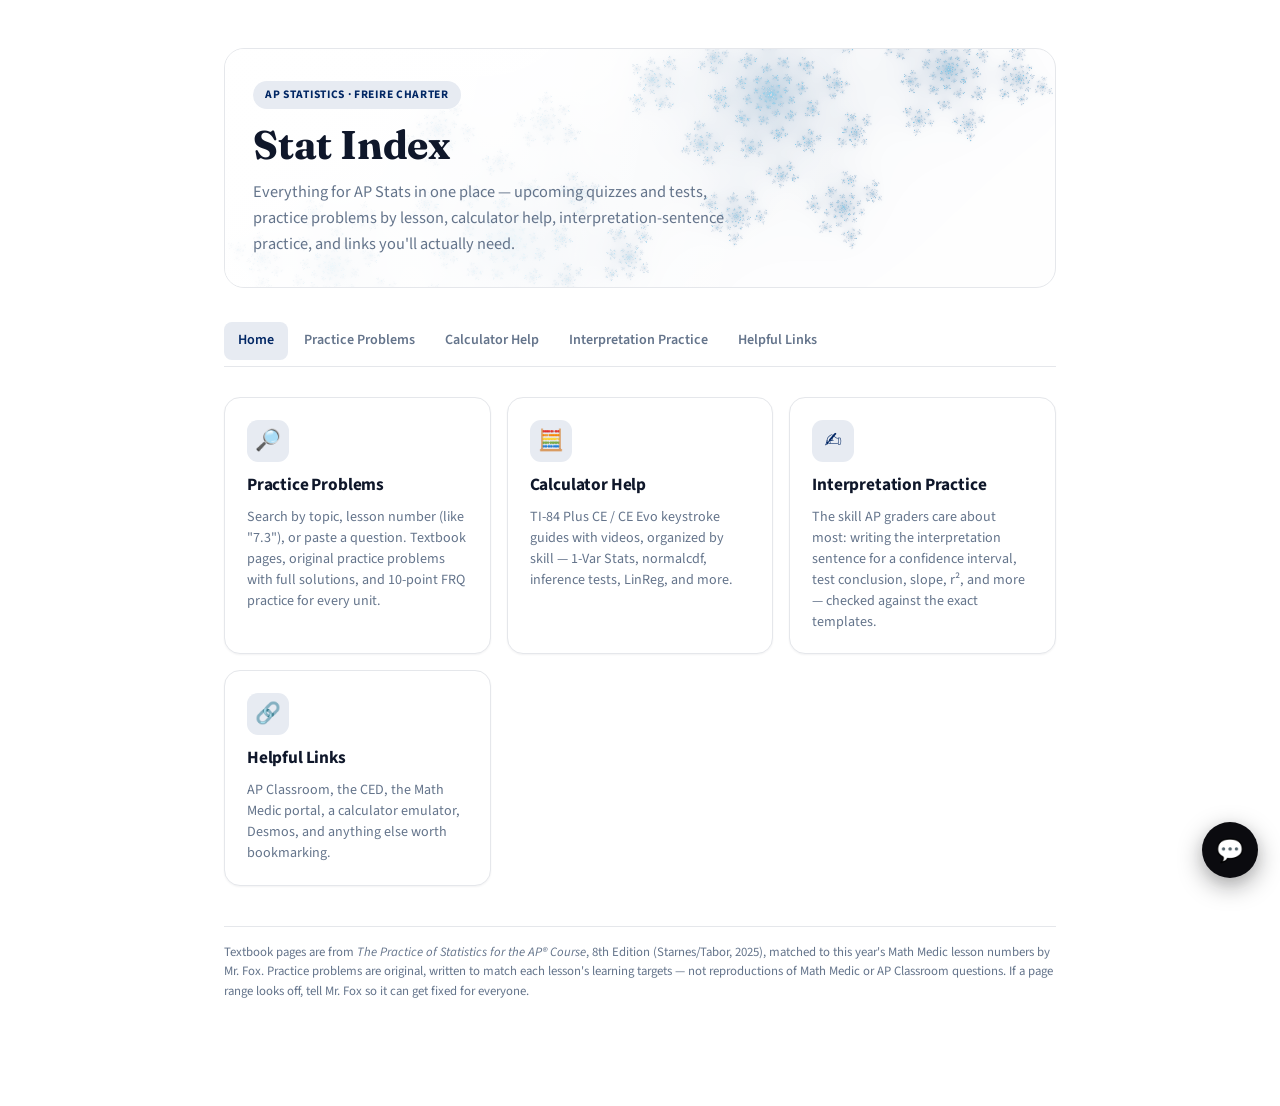
==== index.html @ 46e2b370 "Add files via upload" ====
<!doctype html>
<html>
<head>
<meta charset="utf-8">
<meta name="viewport" content="width=device-width,initial-scale=1">
<title>Stat Index</title>
<link rel="preconnect" href="https://fonts.googleapis.com">
<link rel="preconnect" href="https://fonts.gstatic.com" crossorigin>
<link rel="stylesheet" href="https://fonts.googleapis.com/css2?family=Fraunces:wght@500;600;700&family=Source+Sans+3:wght@400;500;600;700&family=IBM+Plex+Mono:wght@500;600&display=swap">
<link rel="stylesheet" href="styles.css">
</head>
<body>
<div class="wrap">
  <header class="top" data-anim="julia">
    <canvas class="bg-anim" aria-hidden="true"></canvas>
    <div class="scrim" aria-hidden="true"></div>
    <span class="eyebrow">AP Statistics · Freire Charter</span>
    <h1>Stat Index</h1>
    <p>Everything for AP Stats in one place — upcoming quizzes and tests, practice problems by lesson, calculator help, interpretation-sentence practice, and links you'll actually need.</p>
  </header>

  <nav class="sitenav">
    <a href="index.html" data-nav>Home</a>
    <a href="practice.html" data-nav>Practice Problems</a>
    <a href="calculator.html" data-nav>Calculator Help</a>
    <a href="interpretation.html" data-nav>Interpretation Practice</a>
    <a href="links.html" data-nav>Helpful Links</a>
  </nav>

  <div id="comingUp" class="coming-up" hidden>
    <h2 class="cu-title">📅 Coming up</h2>
    <p class="cu-stale" id="cuStale"></p>
    <div id="cuList"></div>
  </div>

  <div class="nav-cards">
    <a class="nav-card" href="practice.html">
      <span class="nc-icon">🔎</span>
      <span class="nc-title">Practice Problems</span>
      <span class="nc-desc">Search by topic, lesson number (like "7.3"), or paste a question. Textbook pages, original practice problems with full solutions, and 10-point FRQ practice for every unit.</span>
    </a>
    <a class="nav-card" href="calculator.html">
      <span class="nc-icon">🧮</span>
      <span class="nc-title">Calculator Help</span>
      <span class="nc-desc">TI-84 Plus CE / CE Evo keystroke guides with videos, organized by skill — 1-Var Stats, normalcdf, inference tests, LinReg, and more.</span>
    </a>
    <a class="nav-card" href="interpretation.html">
      <span class="nc-icon">✍️</span>
      <span class="nc-title">Interpretation Practice</span>
      <span class="nc-desc">The skill AP graders care about most: writing the interpretation sentence for a confidence interval, test conclusion, slope, r², and more — checked against the exact templates.</span>
    </a>
    <a class="nav-card" href="links.html">
      <span class="nc-icon">🔗</span>
      <span class="nc-title">Helpful Links</span>
      <span class="nc-desc">AP Classroom, the CED, the Math Medic portal, a calculator emulator, Desmos, and anything else worth bookmarking.</span>
    </a>
  </div>

  <footer class="note">
    Textbook pages are from <em>The Practice of Statistics for the AP® Course</em>, 8th Edition (Starnes/Tabor, 2025), matched to this year's Math Medic lesson numbers by Mr. Fox. Practice problems are original, written to match each lesson's learning targets — not reproductions of Math Medic or AP Classroom questions. If a page range looks off, tell Mr. Fox so it can get fixed for everyone.
  </footer>
</div>

<script src="data.js"></script>
<script src="app.js"></script>
</body>
</html>
---- styles.css ----
:root{
    --ink:#0f172a;
    --ink-soft:#64748b;
    --paper:#ffffff;
    --bg-subtle:#f8fafc;
    --surface:#ffffff;
    --line:#e5e7eb;
    /* Villanova Navy (Pantone 281) — main accent */
    --accent:#002664;
    --accent-deep:#002664;
    --accent-tint:#e7ebf2;
    /* Villanova Light Blue (Pantone 298) — second accent, used mainly in the hero animations */
    --accent2:#41b6e6;
    --accent2-tint:#e7f6fc;
    /* near-black — "Ask Mr. Fox" widget chrome only */
    --widget:#0b0b0f;
    --widget-ink:#ffffff;
    --success:#059669;
    --success-tint:#ecfdf5;
    --warning:#d97706;
    --warning-tint:#fffbeb;
    --focus:#002664;
    --shadow-sm:0 1px 2px rgba(15,23,42,.05);
    --shadow-md:0 4px 16px rgba(15,23,42,.07);
    --shadow-lg:0 16px 40px rgba(15,23,42,.12);
  }
  @media (prefers-color-scheme: dark){
    :root:not([data-theme="light"]){
      --ink:#f1f5f9;
      --ink-soft:#94a3b8;
      --paper:#0a0c10;
      --bg-subtle:#12151b;
      --surface:#14171f;
      --line:#262b36;
      --accent:#5b8fd6;
      --accent-deep:#8fb8e8;
      --accent-tint:#152036;
      --accent2:#41b6e6;
      --accent2-tint:#12222b;
      --widget:#1a1a22;
      --widget-ink:#ffffff;
      --success:#34d399;
      --success-tint:#0d2a1f;
      --warning:#fbbf24;
      --warning-tint:#332305;
      --focus:#5b8fd6;
      --shadow-sm:0 1px 2px rgba(0,0,0,.3);
      --shadow-md:0 4px 16px rgba(0,0,0,.4);
      --shadow-lg:0 16px 40px rgba(0,0,0,.5);
    }
  }
  :root[data-theme="dark"]{
    --ink:#f1f5f9;
    --ink-soft:#94a3b8;
    --paper:#0a0c10;
    --bg-subtle:#12151b;
    --surface:#14171f;
    --line:#262b36;
    --accent:#5b8fd6;
    --accent-deep:#8fb8e8;
    --accent-tint:#152036;
    --accent2:#41b6e6;
    --accent2-tint:#12222b;
    --widget:#1a1a22;
    --widget-ink:#ffffff;
    --success:#34d399;
    --success-tint:#0d2a1f;
    --warning:#fbbf24;
    --warning-tint:#332305;
    --focus:#5b8fd6;
    --shadow-sm:0 1px 2px rgba(0,0,0,.3);
    --shadow-md:0 4px 16px rgba(0,0,0,.4);
    --shadow-lg:0 16px 40px rgba(0,0,0,.5);
  }

  *{box-sizing:border-box;}
  body{
    background:var(--paper);
    color:var(--ink);
    font-family:"Source Sans 3", ui-sans-serif, system-ui, -apple-system, "Segoe UI", sans-serif;
    line-height:1.55;
    -webkit-font-smoothing:antialiased;
  }
  h1,h2,h3,.display{
    font-family:"Fraunces", Georgia, "Times New Roman", serif;
    font-weight:700;
    letter-spacing:-.005em;
    text-wrap:balance;
    color:var(--ink);
  }
  .mono, .lesson-num, .pages, .ced-chip{
    font-family:"IBM Plex Mono", ui-monospace, "SFMono-Regular", Menlo, monospace;
    font-variant-numeric:tabular-nums;
  }
  a{color:var(--accent-deep);}
  :focus-visible{outline:2px solid var(--focus); outline-offset:2px; border-radius:4px;}

  .wrap{max-width:880px; margin:0 auto; padding:40px 24px 96px;}

  header.top{
    position:relative; overflow:hidden;
    display:flex; flex-direction:column; gap:10px; margin-bottom:28px;
    padding:32px 28px 30px;
    border:1px solid var(--line); border-radius:20px;
    background:var(--paper);
  }
  header.top canvas.bg-anim{
    position:absolute; inset:0; width:100%; height:100%; z-index:0; pointer-events:none;
  }
  header.top .symbol-layer{
    position:absolute; inset:0; z-index:0; pointer-events:none; overflow:hidden;
  }
  header.top .scrim{
    position:absolute; inset:0; z-index:1; pointer-events:none;
    background:linear-gradient(100deg,
      color-mix(in srgb, var(--paper) 88%, transparent) 0%,
      color-mix(in srgb, var(--paper) 82%, transparent) 38%,
      color-mix(in srgb, var(--paper) 15%, transparent) 62%,
      color-mix(in srgb, var(--paper) 0%, transparent) 78%);
  }
  header.top .eyebrow, header.top h1, header.top p{position:relative; z-index:2;}
  header.top .symbol-layer .float-sym{
    position:absolute; font-family:"Fraunces",Georgia,serif; font-weight:600; line-height:1;
    will-change:transform, opacity;
  }
  header.top .eyebrow{
    display:inline-flex; align-self:flex-start;
    font-size:.72rem; letter-spacing:.06em; text-transform:uppercase;
    color:var(--accent-deep); font-weight:700;
    background:var(--accent-tint); border-radius:999px; padding:5px 12px;
  }
  header.top h1{font-size:2.5rem; line-height:1.1; margin:4px 0 2px;}
  header.top p{margin:0; color:var(--ink-soft); font-size:1.02rem; max-width:62ch; line-height:1.6;}
  @media (max-width:560px){
    header.top{padding:26px 20px 24px;}
    header.top h1{font-size:2rem;}
  }

  .searchbar{
    position:sticky; top:0; z-index:5;
    background:color-mix(in srgb, var(--paper) 88%, transparent);
    backdrop-filter:blur(10px); -webkit-backdrop-filter:blur(10px);
    padding:16px 0 14px;
    border-bottom:1px solid var(--line);
    margin-bottom:22px;
  }
  .searchbar .field{
    display:flex; align-items:center; gap:10px;
    background:var(--surface);
    border:1.5px solid var(--line);
    border-radius:12px;
    padding:13px 16px;
    box-shadow:var(--shadow-sm);
    transition:border-color .15s ease, box-shadow .15s ease;
  }
  .searchbar .field:focus-within{border-color:var(--accent); box-shadow:0 0 0 4px var(--accent-tint);}
  .searchbar input{
    flex:1; border:none; background:transparent; color:var(--ink);
    font-size:1.05rem; font-family:inherit; outline:none;
  }
  .searchbar input::placeholder{color:var(--ink-soft); opacity:.75;}
  .searchbar svg{flex:none; color:var(--ink-soft);}
  .hint-row{
    display:flex; flex-wrap:wrap; gap:6px 10px; margin-top:10px; font-size:.83rem; color:var(--ink-soft);
    align-items:center;
  }
  .hint-row button{
    border:none; background:var(--bg-subtle); color:var(--accent-deep); font:inherit; cursor:pointer;
    padding:4px 10px; border-radius:999px; font-weight:600; transition:background .15s ease;
  }
  .hint-row button:hover{background:var(--accent-tint);}

  .results{display:flex; flex-direction:column; gap:12px;}
  .empty-state{
    padding:40px 18px; text-align:center; color:var(--ink-soft);
    background:var(--bg-subtle); border-radius:14px; border:1px solid var(--line);
  }

  .card{
    background:var(--surface); border:1px solid var(--line); border-radius:14px;
    overflow:hidden; box-shadow:var(--shadow-sm);
    transition:box-shadow .15s ease, border-color .15s ease;
  }
  .card:hover{box-shadow:var(--shadow-md); border-color:color-mix(in srgb, var(--accent) 35%, var(--line));}
  .card-head{
    width:100%; text-align:left; display:flex; align-items:center; gap:14px;
    padding:16px 18px; background:none; border:none; cursor:pointer; font:inherit; color:var(--ink);
  }
  .card-head:hover{background:var(--bg-subtle);}
  .lesson-num{
    flex:none; font-size:.9rem; font-weight:700; color:var(--accent-deep);
    background:var(--accent-tint); border-radius:8px; padding:5px 9px; min-width:2.6em; text-align:center;
  }
  .card-head .titles{flex:1; min-width:0;}
  .card-head .titles .unit-line{font-size:.72rem; color:var(--ink-soft); text-transform:uppercase; letter-spacing:.07em; font-weight:600;}
  .card-head .titles .lesson-title{font-size:1.08rem; font-weight:600; margin-top:2px; letter-spacing:-.01em;}
  .card-head .chev{flex:none; color:var(--ink-soft); transition:transform .15s ease;}
  .card.open .card-head .chev{transform:rotate(90deg);}
  .match-score{flex:none; font-size:.7rem; color:var(--ink-soft);}

  .card-body{padding:4px 20px 22px; border-top:1px solid var(--line);}
  .card-body section{margin-top:20px;}
  .card-body h3{font-size:.74rem; text-transform:uppercase; letter-spacing:.07em; font-weight:700; color:var(--ink-soft); margin:0 0 9px;}

  .ced-row{display:flex; flex-wrap:wrap; gap:6px;}
  .ced-chip{
    font-size:.74rem; background:var(--bg-subtle); color:var(--accent-deep); font-weight:600;
    border-radius:999px; padding:3px 10px; border:1px solid var(--line);
  }

  .targets{margin:0; padding-left:1.2em; display:flex; flex-direction:column; gap:6px;}
  .targets li{font-size:.95rem;}

  .reading-box{
    background:var(--bg-subtle); border:1px solid var(--line); border-radius:12px; padding:14px 16px;
    display:flex; flex-direction:column; gap:6px;
  }
  .reading-box .pages{font-size:1.05rem; font-weight:700; color:var(--accent-deep);}
  .reading-box .section-name{font-size:.85rem; color:var(--ink-soft);}
  .reading-box .note{font-size:.88rem; color:var(--ink-soft);}
  .reading-box.missing{background:var(--warning-tint);}
  .reading-box.missing .pages{color:var(--warning);}
  .mm-link{font-size:.88rem; margin-top:2px;}

  .problem{
    border:1px solid var(--line); border-radius:12px; margin-top:12px; padding:15px 16px;
    background:var(--surface);
  }
  .problem .p-label{font-size:.72rem; text-transform:uppercase; letter-spacing:.06em; font-weight:700; color:var(--ink-soft); margin-bottom:6px;}
  .problem .p-prompt{font-size:.96rem; white-space:pre-wrap;}
  .reveal-btn{
    margin-top:12px; border:1px solid var(--line); color:var(--ink); background:var(--surface);
    padding:7px 14px; border-radius:8px; font-size:.85rem; font-weight:600; cursor:pointer;
    transition:border-color .15s ease, background .15s ease;
  }
  .reveal-btn:hover{border-color:var(--accent); color:var(--accent-deep); background:var(--accent-tint);}
  .answer-box{
    margin-top:13px; padding-top:13px; border-top:1px dashed var(--line);
  }
  .answer-box .ans{font-weight:700; color:var(--success); margin-bottom:6px; font-size:.95rem;}
  .answer-box .sol{white-space:pre-wrap; font-size:.92rem; color:var(--ink-soft);}
  .self-check{display:flex; gap:8px; margin-top:12px; flex-wrap:wrap;}
  .self-check button{
    font-size:.82rem; font-weight:600; border-radius:999px; border:1px solid var(--line); background:var(--surface);
    padding:6px 13px; cursor:pointer; color:var(--ink-soft); transition:all .15s ease;
  }
  .self-check button:hover{border-color:var(--ink-soft);}
  .self-check button.got.active{background:var(--success-tint); border-color:var(--success); color:var(--success);}
  .self-check button.shaky.active{background:var(--warning-tint); border-color:var(--warning); color:var(--warning);}

  .browse-toggle{
    display:flex; justify-content:space-between; align-items:center; margin:32px 0 12px;
  }
  .browse-toggle h2{font-size:1.15rem;}
  .browse-toggle button{
    border:1px solid var(--line); background:var(--surface); color:var(--ink);
    border-radius:8px; padding:7px 13px; font-size:.85rem; font-weight:600; cursor:pointer;
    transition:border-color .15s ease;
  }
  .browse-toggle button:hover{border-color:var(--accent); color:var(--accent-deep);}
  .unit-group{margin-bottom:12px; border:1px solid var(--line); border-radius:12px; padding:2px 14px; background:var(--surface);}
  .unit-group summary{
    cursor:pointer; font-size:1.02rem; font-weight:700; letter-spacing:-.01em;
    padding:13px 2px; list-style:none; display:flex; align-items:center; gap:8px;
  }
  .unit-group summary::-webkit-details-marker{display:none;}
  .unit-group summary .u-chev{transition:transform .15s ease; color:var(--ink-soft); font-size:.85rem;}
  .unit-group[open] summary .u-chev{transform:rotate(90deg);}
  .unit-list{display:flex; flex-direction:column; gap:7px; padding:2px 0 14px 2px;}
  .unit-list button.mini{
    display:flex; gap:10px; align-items:center; text-align:left; width:100%;
    border:1px solid var(--line); background:var(--bg-subtle); border-radius:9px; padding:9px 12px;
    font:inherit; color:var(--ink); cursor:pointer; transition:border-color .15s ease, background .15s ease;
  }
  .unit-list button.mini:hover{background:var(--accent-tint); border-color:var(--accent);}
  .unit-list .lesson-num{font-size:.8rem; padding:3px 7px; min-width:2.2em;}
  .unit-frq-btn{
    display:flex; gap:10px; align-items:center; text-align:left; width:100%;
    border:1px dashed var(--accent); background:var(--accent-tint); border-radius:9px; padding:9px 12px;
    font:inherit; font-weight:700; color:var(--accent-deep); cursor:pointer; margin-top:3px;
  }
  .unit-frq-btn:hover{filter:brightness(0.97);}

  .frq-card{margin-bottom:8px;}
  .frq-header{padding-bottom:14px; margin-bottom:16px; border-bottom:1px solid var(--line);}
  .frq-title{font-weight:700; font-size:1.2rem; letter-spacing:-.01em;}
  .frq-sub{font-size:.85rem; color:var(--ink-soft); margin-top:3px;}
  .frq-points{
    display:inline-block; font-family:"IBM Plex Mono",monospace; font-size:.72rem; font-weight:700;
    background:var(--accent-tint); color:var(--accent-deep); border-radius:6px; padding:2px 7px; margin-top:8px;
  }
  .frq-rubric{white-space:pre-wrap; font-size:.9rem; color:var(--ink-soft); margin-bottom:12px; padding-bottom:12px; border-bottom:1px dashed var(--line);}
  .frq-sample-label{font-weight:700; font-size:.88rem; color:var(--ink); margin-bottom:4px;}

  .log-bar{
    margin-top:36px; padding:18px 20px; border:1px solid var(--line); border-radius:14px; background:var(--bg-subtle);
    display:flex; flex-wrap:wrap; gap:12px; align-items:center; justify-content:space-between;
  }
  .log-bar p{margin:0; font-size:.85rem; color:var(--ink-soft); max-width:46ch;}
  .log-bar button{
    border:1px solid var(--line); color:var(--ink); background:var(--surface);
    padding:9px 16px; border-radius:9px; font-size:.85rem; font-weight:700; cursor:pointer; white-space:nowrap;
    transition:border-color .15s ease, color .15s ease;
  }
  .log-bar button:hover{border-color:var(--accent); color:var(--accent-deep);}
  .toast{
    position:fixed; bottom:24px; left:50%; transform:translateX(-50%);
    background:var(--ink); color:var(--paper); padding:10px 18px; border-radius:999px;
    font-size:.85rem; font-weight:600; opacity:0; pointer-events:none; transition:opacity .25s ease;
    box-shadow:var(--shadow-lg);
  }
  .toast.show{opacity:1;}

  footer.note{margin-top:40px; font-size:.8rem; color:var(--ink-soft); border-top:1px solid var(--line); padding-top:16px;}

  .coming-up{
    margin:20px 0 26px; padding:18px 20px; border:1px solid var(--line); border-radius:16px;
    background:var(--surface); box-shadow:var(--shadow-sm);
    border-left:3px solid var(--accent);
  }
  .cu-title{font-size:1.05rem; margin:0 0 4px; font-weight:700; color:var(--ink);}
  .cu-stale{font-size:.74rem; color:var(--ink-soft); margin:0 0 12px;}
  .cu-item{padding:11px 0; border-top:1px solid var(--line);}
  .cu-item:first-of-type{border-top:none; padding-top:2px;}
  .cu-row{display:flex; flex-wrap:wrap; align-items:baseline; gap:8px 10px;}
  .cu-date{font-family:"IBM Plex Mono",monospace; font-size:.78rem; font-weight:700; color:var(--accent-deep); white-space:nowrap;}
  .cu-name{font-weight:700;}
  .cu-days{font-size:.75rem; color:var(--warning); font-weight:700; margin-left:auto;}
  .cu-review{font-size:.85rem; color:var(--ink-soft); margin-top:6px;}
  .cu-review button{
    border:1px solid var(--line); color:var(--accent-deep); background:var(--surface);
    padding:3px 10px; border-radius:999px; font-size:.78rem; font-weight:700; cursor:pointer; margin:3px 4px 0 0;
    transition:border-color .15s ease;
  }
  .cu-review button:hover{border-color:var(--accent); background:var(--accent-tint);}
  .cu-mixed{
    display:inline-flex; align-items:center; gap:6px; margin-top:10px;
    border:1px solid var(--accent); color:#fff; background:var(--accent);
    padding:7px 15px; border-radius:9px; font-size:.82rem; font-weight:700; cursor:pointer;
    transition:filter .15s ease;
  }
  .cu-mixed:hover{filter:brightness(1.08);}

  .mixed-review{margin-bottom:8px;}
  .mr-header{
    display:flex; flex-wrap:wrap; justify-content:space-between; align-items:flex-end; gap:10px 16px;
    padding-bottom:14px; margin-bottom:16px; border-bottom:1px solid var(--line);
  }
  .mr-title{font-weight:700; font-size:1.2rem; letter-spacing:-.01em;}
  .mr-sub{font-size:.85rem; color:var(--ink-soft); margin-top:3px;}
  .mr-shuffle{
    border:1px solid var(--line); color:var(--ink); background:var(--surface);
    padding:8px 15px; border-radius:9px; font-size:.85rem; font-weight:700; cursor:pointer; white-space:nowrap;
    transition:border-color .15s ease, color .15s ease;
  }
  .mr-shuffle:hover{border-color:var(--accent); color:var(--accent-deep);}
  .mr-list .problem{margin-top:0; margin-bottom:12px;}
  .mr-lesson-badge{
    display:inline-block; font-family:"IBM Plex Mono",monospace; font-size:.72rem; font-weight:700;
    background:var(--accent-tint); color:var(--accent-deep); border-radius:6px; padding:2px 6px; margin-right:6px;
  }

  .name-modal{
    position:fixed; inset:0; background:rgba(15,23,42,.5); display:flex; align-items:center; justify-content:center;
    padding:20px; z-index:50; backdrop-filter:blur(2px);
  }
  .name-modal[hidden]{display:none;}
  .name-modal-box{
    background:var(--surface); border:1px solid var(--line); border-radius:16px; padding:24px 24px 20px; max-width:380px; width:100%;
    box-shadow:var(--shadow-lg);
  }
  .nm-title{font-weight:700; font-size:1.08rem; margin-bottom:8px; letter-spacing:-.01em;}
  .nm-body{font-size:.88rem; color:var(--ink-soft); margin-bottom:16px; line-height:1.55;}
  .name-modal-box input{
    width:100%; border:1.5px solid var(--line); background:var(--bg-subtle); color:var(--ink);
    border-radius:9px; padding:10px 12px; font:inherit; margin-bottom:16px;
  }
  .name-modal-box input:focus{outline:none; border-color:var(--accent); box-shadow:0 0 0 4px var(--accent-tint);}
  .nm-actions{display:flex; justify-content:space-between; align-items:center; gap:10px;}
  .nm-skip{background:none; border:none; color:var(--ink-soft); font-size:.82rem; cursor:pointer; text-decoration:underline; padding:0;}
  .nm-save{
    background:var(--accent); color:#fff; border:none; border-radius:9px;
    padding:10px 18px; font-weight:700; font-size:.9rem; cursor:pointer; box-shadow:var(--shadow-sm);
    transition:filter .15s ease;
  }
  .nm-save:hover{filter:brightness(1.08);}

  .calc-intro{font-size:.95rem; color:var(--ink-soft); margin:-6px 0 18px; max-width:64ch; line-height:1.6;}
  .calc-card .lesson-num.calc-num{font-size:1.1rem; background:var(--warning-tint); color:var(--warning);}
  .calc-lesson-chip{cursor:pointer;}
  .calc-lesson-chip:hover{background:var(--surface); border-color:var(--accent);}
  .video-card{
    display:flex; gap:14px; align-items:center; background:var(--bg-subtle);
    border:1px solid var(--line); border-radius:12px; padding:13px 15px;
  }
  .video-thumb{
    flex:none; width:60px; height:60px; border-radius:10px; background:var(--accent);
    display:flex; align-items:center; justify-content:center; color:#fff;
    text-decoration:none; transition:filter .15s ease;
  }
  .video-thumb:hover{filter:brightness(1.08);}
  .video-meta{min-width:0;}
  .video-title{font-weight:700; font-size:.95rem; color:var(--ink);}
  .video-channel{font-size:.82rem; color:var(--ink-soft); margin-top:2px;}
  .video-link{
    display:inline-block; margin-top:6px; font-size:.85rem; font-weight:700;
    color:var(--accent-deep); text-decoration:none;
  }
  .video-link:hover{text-decoration:underline;}

/* ---------- site nav (multi-page shell, Stripe/Mintlify-style top bar) ---------- */
.sitenav{
  position:sticky; top:0; z-index:6;
  display:flex; flex-wrap:wrap; gap:2px; margin:0 0 30px;
  background:color-mix(in srgb, var(--paper) 85%, transparent);
  backdrop-filter:blur(10px); -webkit-backdrop-filter:blur(10px);
  border-bottom:1px solid var(--line); padding:6px 0;
}
.sitenav a{
  font-size:.88rem; font-weight:600; color:var(--ink-soft); text-decoration:none;
  padding:8px 14px; border-radius:8px; transition:color .15s ease, background .15s ease;
}
.sitenav a:hover{color:var(--ink); background:var(--bg-subtle);}
.sitenav a.active{color:var(--accent-deep); background:var(--accent-tint);}

/* ---------- home nav cards ---------- */
.nav-cards{display:grid; grid-template-columns:repeat(auto-fit,minmax(230px,1fr)); gap:16px; margin:30px 0 34px;}
.nav-card{
  display:flex; flex-direction:column; gap:8px; text-decoration:none;
  background:var(--surface); border:1px solid var(--line); border-radius:16px; padding:22px 22px 20px;
  box-shadow:var(--shadow-sm);
  transition:border-color .15s ease, transform .15s ease, box-shadow .15s ease;
}
.nav-card:hover{border-color:var(--accent); transform:translateY(-2px); box-shadow:var(--shadow-md);}
.nav-card .nc-icon{
  font-size:1.3rem; width:42px; height:42px; display:flex; align-items:center; justify-content:center;
  background:var(--accent-tint); border-radius:11px; margin-bottom:2px;
}
.nav-card .nc-title{font-weight:700; font-size:1.08rem; color:var(--ink); letter-spacing:-.01em;}
.nav-card .nc-desc{font-size:.88rem; color:var(--ink-soft); line-height:1.5;}

/* ---------- helpful links page ---------- */
.link-group{margin-bottom:30px;}
.link-group h2{font-size:1.05rem; margin:0 0 12px; letter-spacing:-.01em;}
.link-list{display:flex; flex-direction:column; gap:9px;}
.link-item{
  display:flex; flex-direction:column; gap:3px; text-decoration:none;
  background:var(--surface); border:1px solid var(--line); border-radius:12px; padding:13px 16px;
  transition:border-color .15s ease, box-shadow .15s ease;
}
.link-item:hover{border-color:var(--accent); box-shadow:var(--shadow-sm);}
.link-item .li-title{font-weight:700; color:var(--ink); font-size:.96rem;}
.link-item .li-desc{font-size:.84rem; color:var(--ink-soft);}

/* ---------- interpretation practice (reuses .problem for the card shell) ---------- */
.problem.interp-card .ic-cat{font-size:.72rem; text-transform:uppercase; letter-spacing:.06em; color:var(--accent-deep); font-weight:700; margin-bottom:7px;}
.problem.interp-card .ic-title{font-weight:700; font-size:1.02rem; margin-bottom:7px; letter-spacing:-.01em;}
.problem.interp-card textarea{
  width:100%; min-height:64px; margin-top:10px; border:1.5px solid var(--line); border-radius:9px; padding:10px 12px;
  font:inherit; font-size:.93rem; color:var(--ink); background:var(--bg-subtle); resize:vertical;
}
.problem.interp-card textarea:focus{outline:none; border-color:var(--accent); box-shadow:0 0 0 4px var(--accent-tint); background:var(--surface);}

/* ---------- "Ask Mr. Fox" chat launcher (bottom-corner, Stripe-style) ---------- */
.ask-fab{
  position:fixed; right:22px; bottom:22px; z-index:40;
  width:56px; height:56px; border-radius:50%; border:none; cursor:pointer;
  background:var(--widget); color:var(--widget-ink); font-size:1.4rem;
  display:flex; align-items:center; justify-content:center;
  box-shadow:0 8px 24px rgba(11,11,15,.35), var(--shadow-md);
  transition:transform .15s ease, filter .15s ease;
}
.ask-fab:hover{transform:translateY(-2px); filter:brightness(1.15);}
.ask-fab.is-open{transform:scale(0.92);}
.ask-panel{
  position:fixed; right:22px; bottom:90px; z-index:40;
  width:340px; max-width:calc(100vw - 32px); max-height:min(480px, calc(100vh - 130px));
  background:var(--surface); border:1px solid var(--line); border-radius:16px;
  box-shadow:var(--shadow-lg); overflow:hidden;
  display:flex; flex-direction:column;
}
.ask-panel[hidden]{display:none;}
.ask-panel-head{
  background:var(--widget); color:var(--widget-ink); padding:16px 18px; display:flex; align-items:flex-start; justify-content:space-between; gap:10px; flex:none;
}
.ask-panel-head .aph-title{font-weight:700; font-size:.98rem; letter-spacing:-.01em;}
.ask-panel-head .aph-sub{font-size:.78rem; opacity:.85; margin-top:2px;}
.ask-panel-close{background:rgba(255,255,255,.18); border:none; color:#fff; width:24px; height:24px; border-radius:7px; cursor:pointer; font-size:.9rem; line-height:1; flex:none;}
.ask-panel-close:hover{background:rgba(255,255,255,.3);}
.ask-panel-body{padding:16px 18px 18px; overflow-y:auto; display:flex; flex-direction:column; gap:10px;}
.ask-panel-body label{font-size:.78rem; font-weight:600; color:var(--ink-soft); margin-bottom:-4px;}
.ask-panel-body input[type="text"], .ask-panel-body textarea{
  width:100%; border:1.5px solid var(--line); background:var(--bg-subtle); color:var(--ink);
  border-radius:9px; padding:9px 11px; font:inherit; font-size:.9rem; resize:vertical;
}
.ask-panel-body input[type="text"]:focus, .ask-panel-body textarea:focus{
  outline:none; border-color:var(--accent); box-shadow:0 0 0 4px var(--accent-tint); background:var(--surface);
}
.ask-panel-body textarea{min-height:78px;}
.ask-send{
  background:var(--accent); color:#fff; border:none; border-radius:9px; padding:10px 16px;
  font-weight:700; font-size:.9rem; cursor:pointer; transition:filter .15s ease;
}
.ask-send:hover{filter:brightness(1.08);}
.ask-send:disabled{opacity:.6; cursor:default;}
.ask-panel-note{font-size:.74rem; color:var(--ink-soft); line-height:1.4;}
.ask-status{font-size:.85rem; font-weight:600; color:var(--success); display:none;}
.ask-status.show{display:block;}
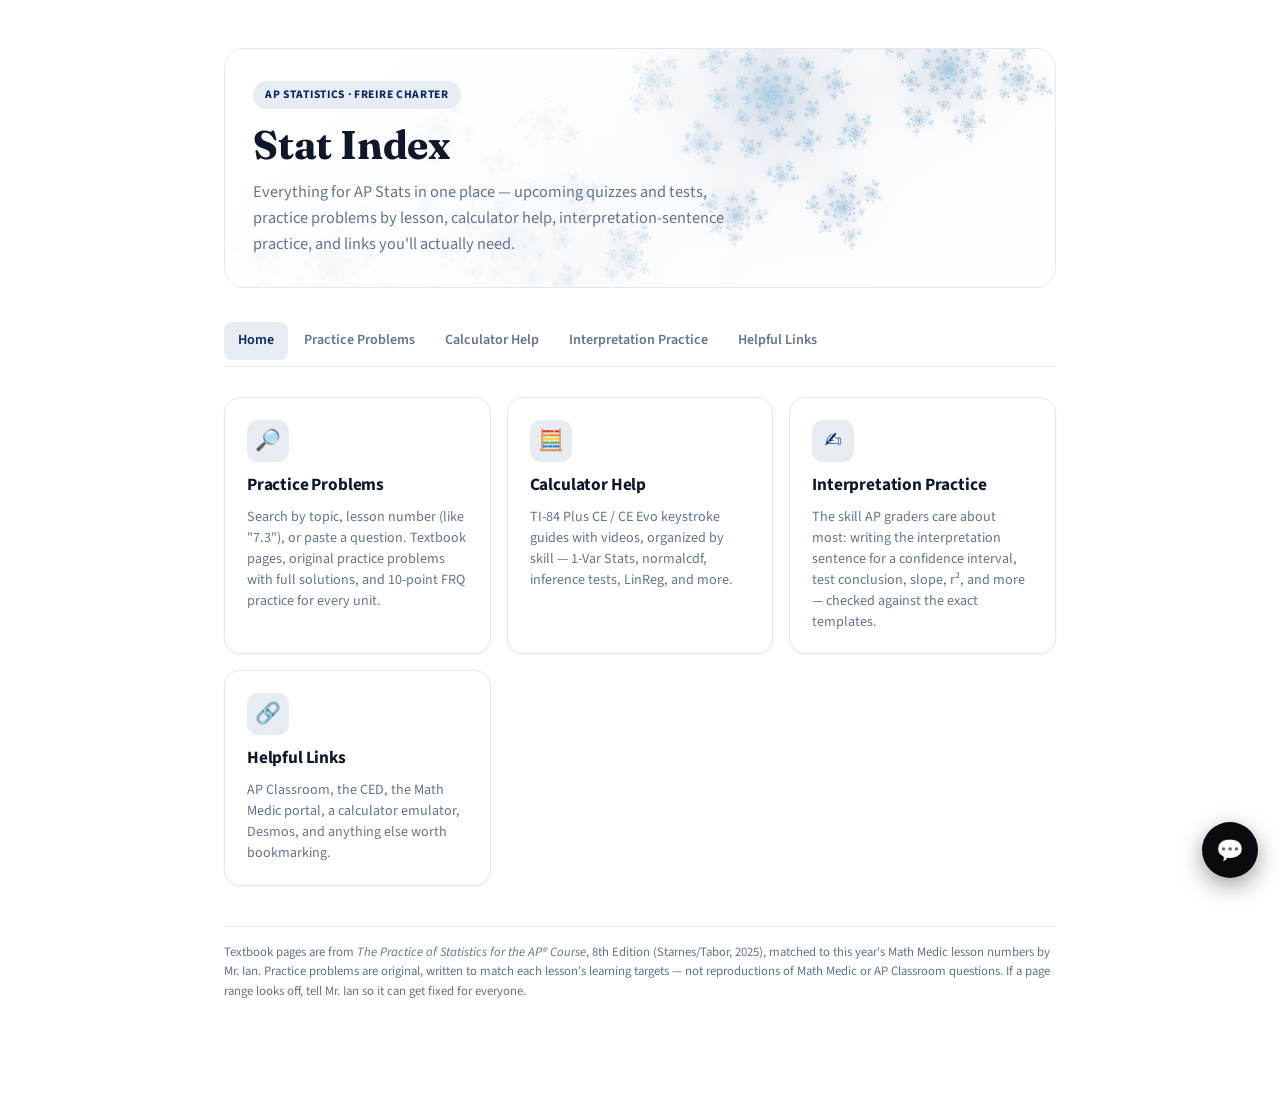
==== commit a514141e: "Add files via upload" ====
--- a/index.html
+++ b/index.html
@@ -57,7 +57,7 @@
   </div>
 
   <footer class="note">
-    Textbook pages are from <em>The Practice of Statistics for the AP® Course</em>, 8th Edition (Starnes/Tabor, 2025), matched to this year's Math Medic lesson numbers by Mr. Fox. Practice problems are original, written to match each lesson's learning targets — not reproductions of Math Medic or AP Classroom questions. If a page range looks off, tell Mr. Fox so it can get fixed for everyone.
+    Textbook pages are from <em>The Practice of Statistics for the AP® Course</em>, 8th Edition (Starnes/Tabor, 2025), matched to this year's Math Medic lesson numbers by Mr. Ian. Practice problems are original, written to match each lesson's learning targets — not reproductions of Math Medic or AP Classroom questions. If a page range looks off, tell Mr. Ian so it can get fixed for everyone.
   </footer>
 </div>
 
--- a/styles.css
+++ b/styles.css
@@ -507,3 +507,20 @@
 .ask-panel-note{font-size:.74rem; color:var(--ink-soft); line-height:1.4;}
 .ask-status{font-size:.85rem; font-weight:600; color:var(--success); display:none;}
 .ask-status.show{display:block;}
+.ask-suggest{
+  border-top:1px dashed var(--line); margin-top:2px; padding-top:12px;
+  display:flex; flex-direction:column; gap:8px;
+}
+.ask-suggest .as-lead{font-size:.82rem; font-weight:600; color:var(--ink-soft);}
+.ask-suggest-item{
+  background:var(--bg-subtle); border:1px solid var(--line); border-radius:10px; padding:10px 12px;
+  display:flex; flex-direction:column; gap:3px;
+}
+.ask-suggest-item .asi-lesson{font-size:.88rem; font-weight:700; color:var(--ink);}
+.ask-suggest-item .asi-pages{font-size:.78rem; color:var(--ink-soft);}
+.asi-go{
+  align-self:flex-start; margin-top:4px; border:none; background:var(--accent); color:#fff;
+  font-size:.8rem; font-weight:700; border-radius:7px; padding:6px 12px; cursor:pointer;
+  transition:filter .15s ease;
+}
+.asi-go:hover{filter:brightness(1.1);}
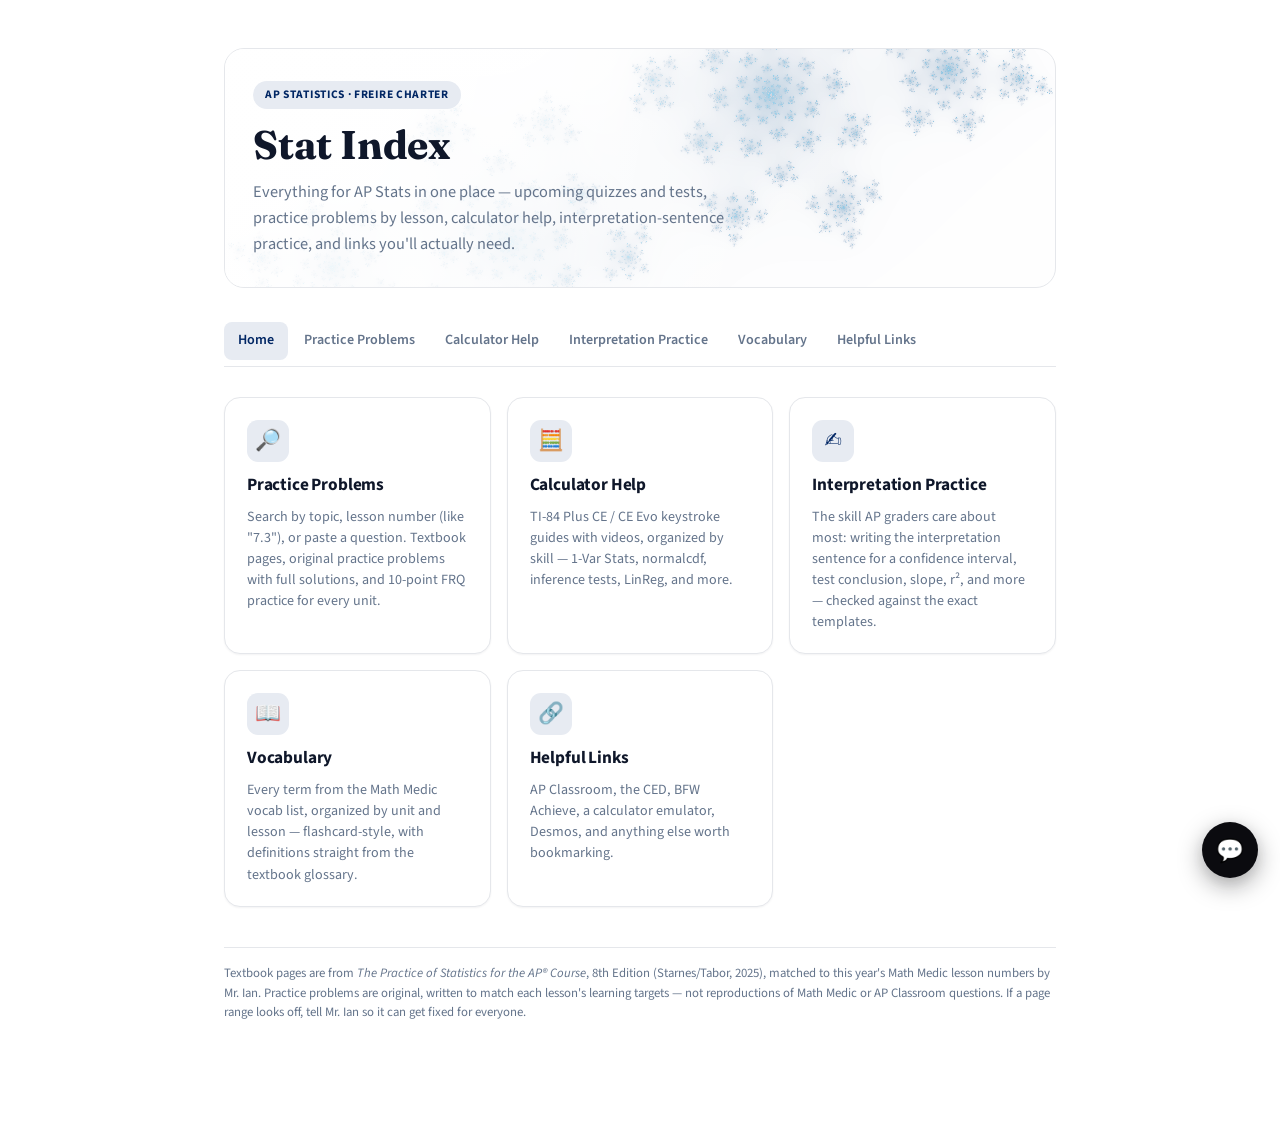
==== commit 25814f43: "Add files via upload" ====
--- a/index.html
+++ b/index.html
@@ -24,6 +24,7 @@
     <a href="practice.html" data-nav>Practice Problems</a>
     <a href="calculator.html" data-nav>Calculator Help</a>
     <a href="interpretation.html" data-nav>Interpretation Practice</a>
+    <a href="vocab.html" data-nav>Vocabulary</a>
     <a href="links.html" data-nav>Helpful Links</a>
   </nav>
 
@@ -49,10 +50,15 @@
       <span class="nc-title">Interpretation Practice</span>
       <span class="nc-desc">The skill AP graders care about most: writing the interpretation sentence for a confidence interval, test conclusion, slope, r², and more — checked against the exact templates.</span>
     </a>
+    <a class="nav-card" href="vocab.html">
+      <span class="nc-icon">📖</span>
+      <span class="nc-title">Vocabulary</span>
+      <span class="nc-desc">Every term from the Math Medic vocab list, organized by unit and lesson — flashcard-style, with definitions straight from the textbook glossary.</span>
+    </a>
     <a class="nav-card" href="links.html">
       <span class="nc-icon">🔗</span>
       <span class="nc-title">Helpful Links</span>
-      <span class="nc-desc">AP Classroom, the CED, the Math Medic portal, a calculator emulator, Desmos, and anything else worth bookmarking.</span>
+      <span class="nc-desc">AP Classroom, the CED, BFW Achieve, a calculator emulator, Desmos, and anything else worth bookmarking.</span>
     </a>
   </div>
 
--- a/styles.css
+++ b/styles.css
@@ -221,7 +221,6 @@
   .reading-box .note{font-size:.88rem; color:var(--ink-soft);}
   .reading-box.missing{background:var(--warning-tint);}
   .reading-box.missing .pages{color:var(--warning);}
-  .mm-link{font-size:.88rem; margin-top:2px;}
 
   .problem{
     border:1px solid var(--line); border-radius:12px; margin-top:12px; padding:15px 16px;
@@ -462,6 +461,16 @@
 }
 .problem.interp-card textarea:focus{outline:none; border-color:var(--accent); box-shadow:0 0 0 4px var(--accent-tint); background:var(--surface);}
 
+/* ---------- vocabulary flashcards (reuses .problem for the card shell) ---------- */
+.problem.vocab-card .vc-meta{font-size:.72rem; text-transform:uppercase; letter-spacing:.06em; color:var(--accent-deep); font-weight:700; margin-bottom:8px;}
+.problem.vocab-card .vc-term{font-family:"Fraunces", Georgia, serif; font-weight:700; font-size:1.3rem; letter-spacing:-.01em;}
+.vocab-lesson-heading{
+  font-size:.76rem; text-transform:uppercase; letter-spacing:.07em; font-weight:700; color:var(--ink-soft);
+  margin:20px 0 10px; padding-top:14px; border-top:1px solid var(--line);
+}
+.vocab-list .vocab-lesson-heading:first-child{margin-top:6px; padding-top:0; border-top:none;}
+.vocab-count{font-family:"IBM Plex Mono", ui-monospace, monospace; font-size:.72rem; color:var(--ink-soft); font-weight:500; margin-left:6px;}
+
 /* ---------- "Ask Mr. Fox" chat launcher (bottom-corner, Stripe-style) ---------- */
 .ask-fab{
   position:fixed; right:22px; bottom:22px; z-index:40;
@@ -518,8 +527,9 @@
 }
 .ask-suggest-item .asi-lesson{font-size:.88rem; font-weight:700; color:var(--ink);}
 .ask-suggest-item .asi-pages{font-size:.78rem; color:var(--ink-soft);}
+.asi-actions{display:flex; flex-wrap:wrap; align-items:center; gap:10px 14px; margin-top:4px;}
 .asi-go{
-  align-self:flex-start; margin-top:4px; border:none; background:var(--accent); color:#fff;
+  border:none; background:var(--accent); color:#fff;
   font-size:.8rem; font-weight:700; border-radius:7px; padding:6px 12px; cursor:pointer;
   transition:filter .15s ease;
 }
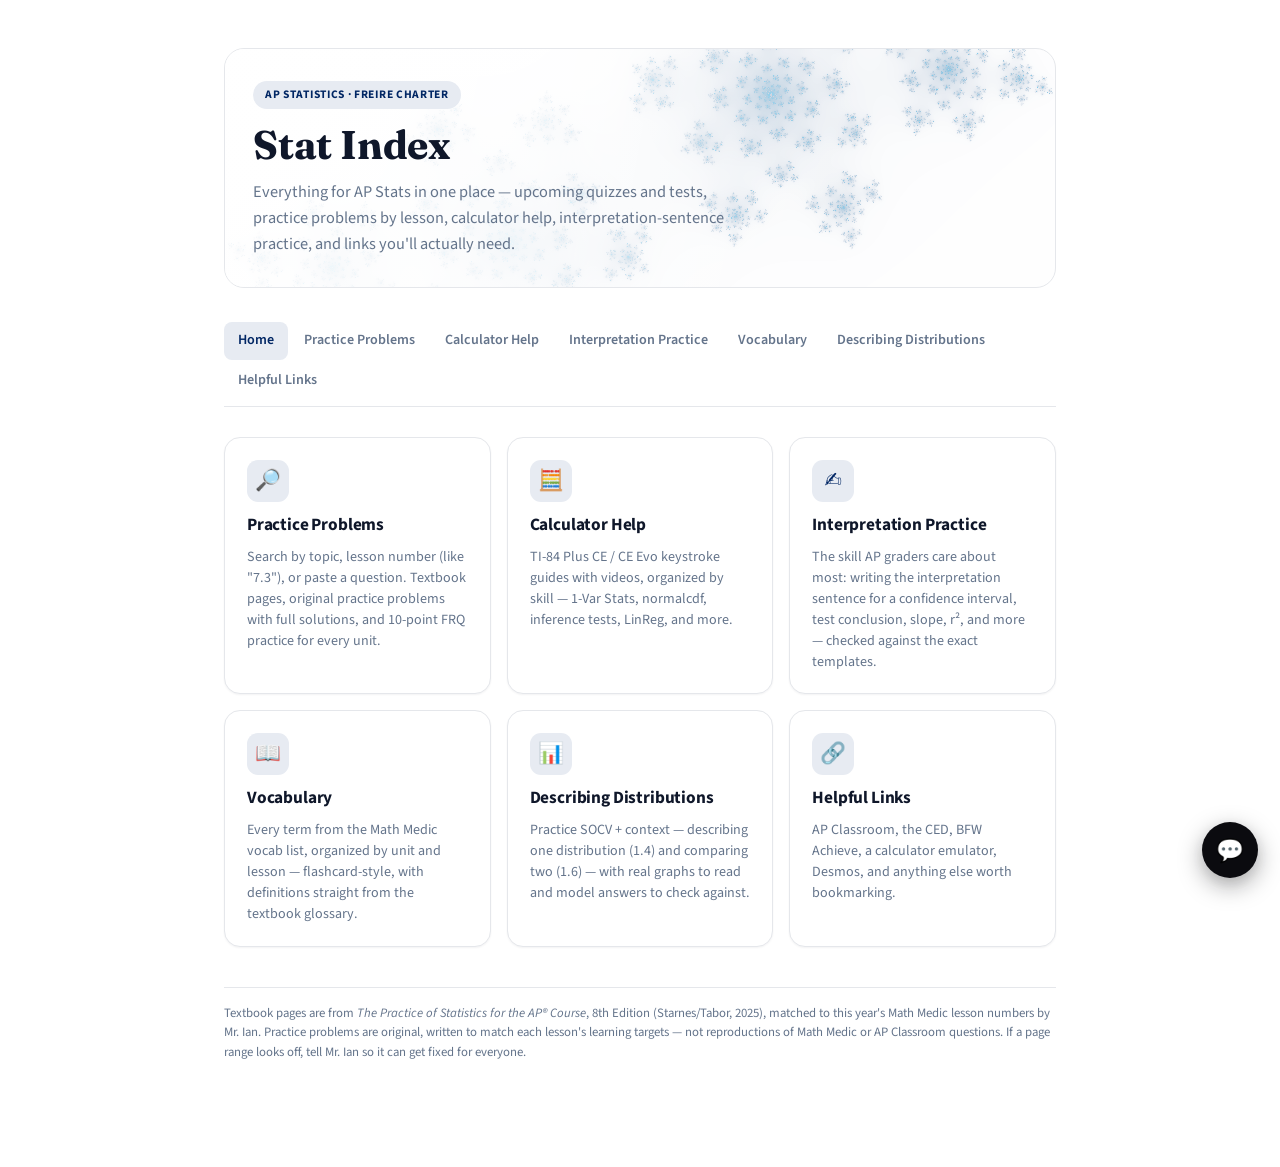
==== commit a4872e89: "Add files via upload" ====
--- a/index.html
+++ b/index.html
@@ -25,6 +25,7 @@
     <a href="calculator.html" data-nav>Calculator Help</a>
     <a href="interpretation.html" data-nav>Interpretation Practice</a>
     <a href="vocab.html" data-nav>Vocabulary</a>
+    <a href="distributions.html" data-nav>Describing Distributions</a>
     <a href="links.html" data-nav>Helpful Links</a>
   </nav>
 
@@ -55,6 +56,11 @@
       <span class="nc-title">Vocabulary</span>
       <span class="nc-desc">Every term from the Math Medic vocab list, organized by unit and lesson — flashcard-style, with definitions straight from the textbook glossary.</span>
     </a>
+    <a class="nav-card" href="distributions.html">
+      <span class="nc-icon">📊</span>
+      <span class="nc-title">Describing Distributions</span>
+      <span class="nc-desc">Practice SOCV + context — describing one distribution (1.4) and comparing two (1.6) — with real graphs to read and model answers to check against.</span>
+    </a>
     <a class="nav-card" href="links.html">
       <span class="nc-icon">🔗</span>
       <span class="nc-title">Helpful Links</span>
--- a/styles.css
+++ b/styles.css
@@ -471,6 +471,32 @@
 .vocab-list .vocab-lesson-heading:first-child{margin-top:6px; padding-top:0; border-top:none;}
 .vocab-count{font-family:"IBM Plex Mono", ui-monospace, monospace; font-size:.72rem; color:var(--ink-soft); font-weight:500; margin-left:6px;}
 
+/* ---------- describing distributions (reuses .problem for the card shell) ---------- */
+.problem.dist-card .ic-title{margin-top:2px;}
+.dist-graphic{margin:14px 0; border:1px solid var(--line); border-radius:10px; background:var(--bg-subtle); padding:4px;}
+.dist-canvas{display:block; width:100%;}
+.dist-canvas.single{height:170px;}
+.dist-canvas.parallel-box{height:190px;}
+.dist-canvas.parallel-dot{height:210px;}
+.dist-fivenum, .dist-fivenum-pair{margin:14px 0;}
+.dist-fivenum-pair{display:flex; gap:12px; flex-wrap:wrap;}
+.dist-fivenum-pair .dist-fivenum{flex:1; min-width:180px;}
+.dist-fivenum{
+  border:1px solid var(--line); border-radius:10px; background:var(--bg-subtle); padding:12px 14px;
+}
+.dfn-label{font-size:.76rem; text-transform:uppercase; letter-spacing:.06em; font-weight:700; color:var(--accent-deep); margin-bottom:6px;}
+.dfn-row{display:flex; justify-content:space-between; font-size:.9rem; padding:2px 0;}
+.dfn-row span{color:var(--ink-soft);}
+.dfn-row b{font-family:"IBM Plex Mono", ui-monospace, monospace; font-weight:600;}
+.dfn-unit{font-size:.76rem; color:var(--ink-soft); margin-top:6px; text-align:right;}
+.dist-list{
+  margin:14px 0; border:1px solid var(--line); border-radius:10px; background:var(--bg-subtle); padding:12px 14px;
+  font-family:"IBM Plex Mono", ui-monospace, monospace; font-size:.92rem; line-height:1.6;
+}
+.dist-list-unit{font-family:"Source Sans 3", sans-serif; color:var(--ink-soft); font-size:.82rem;}
+.dist-section-heading{font-size:1.1rem; margin:32px 0 6px;}
+.dist-section-sub{font-size:.88rem; color:var(--ink-soft); margin:0 0 16px;}
+
 /* ---------- "Ask Mr. Fox" chat launcher (bottom-corner, Stripe-style) ---------- */
 .ask-fab{
   position:fixed; right:22px; bottom:22px; z-index:40;
